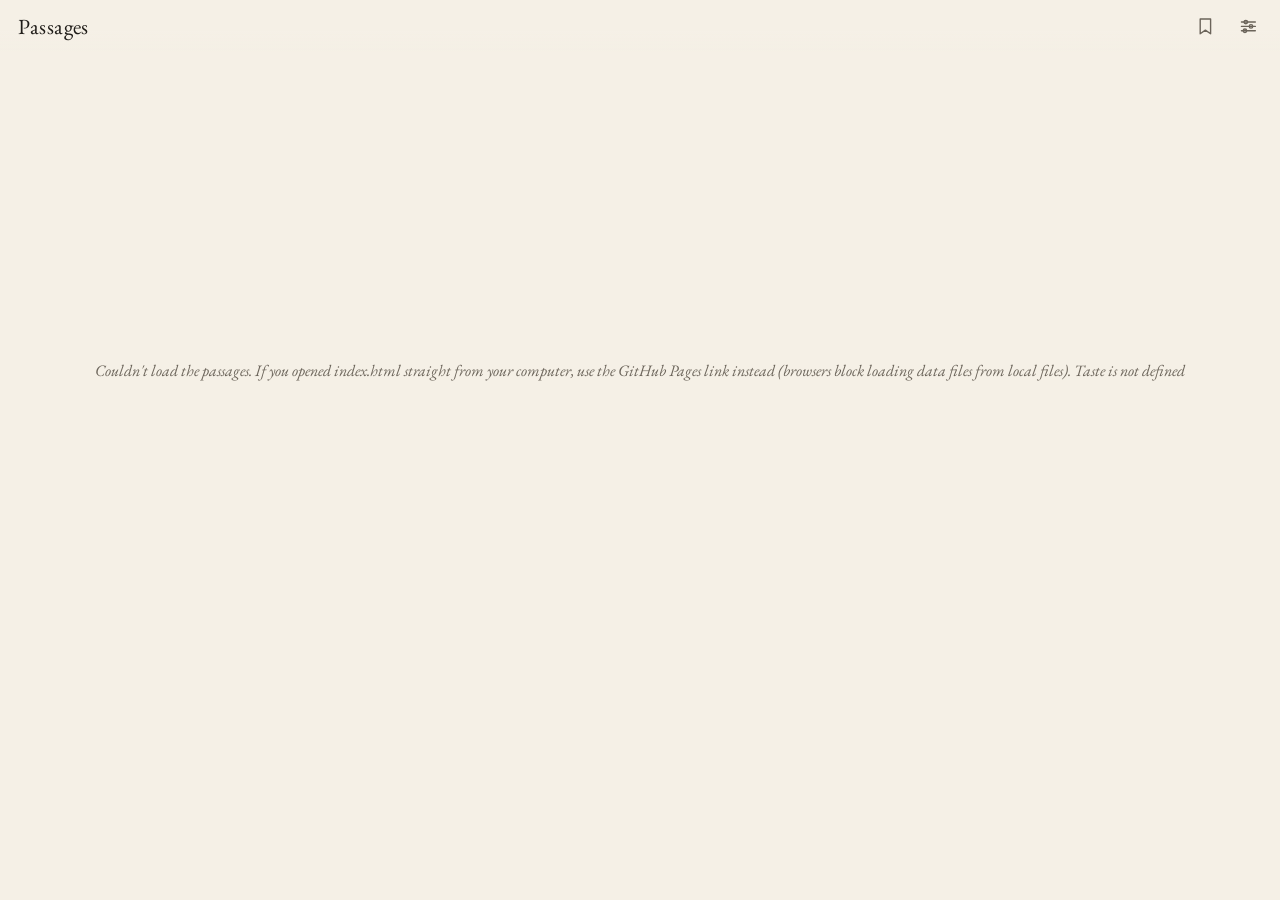
==== index.html @ dd162a68 "Pause every 15 passages; move files into place" ====
<!DOCTYPE html>
<!-- ============================================================
     index.html — the FEED: one passage per screen.
     The structure is here; the passages are added by js/feed.js
     from data/passages.csv. Styling lives in css/style.css.
     ============================================================ -->
<html lang="en">
<head>
  <meta charset="utf-8">
  <meta name="viewport" content="width=device-width, initial-scale=1, viewport-fit=cover">
  <title>Passages</title>
  <meta name="description" content="Passages from great books, one at a time. Read the one that catches you.">

  <!-- Lets people "Add to Home Screen" and open it like an app -->
  <!-- How the link looks when shared (WhatsApp, iMessage, Reddit, etc.) -->
  <meta property="og:type" content="website">
  <meta property="og:site_name" content="Passages">
  <meta property="og:title" content="Passages">
  <meta property="og:description" content="Discover literature through the writing itself, one passage at a time, then read the whole work for free.">
  <meta property="og:image" content="https://passages-reader.github.io/icons/share.png">
  <meta property="og:url" content="https://passages-reader.github.io/">
  <meta name="twitter:card" content="summary_large_image">
  <link rel="manifest" href="manifest.json">
  <meta name="theme-color" content="#f5f0e6">
  <meta name="apple-mobile-web-app-capable" content="yes">
  <meta name="apple-mobile-web-app-status-bar-style" content="default">
  <link rel="apple-touch-icon" href="icons/icon-180.png">
  <link rel="icon" href="icons/icon.svg" type="image/svg+xml">

  <!-- Fonts: EB Garamond for the literature, Inter for the small interface text -->
  <link rel="preconnect" href="https://fonts.googleapis.com">
  <link rel="preconnect" href="https://fonts.gstatic.com" crossorigin>
  <link href="https://fonts.googleapis.com/css2?family=EB+Garamond:ital,wght@0,400;0,500;1,400&family=Inter:wght@400;500&display=swap" rel="stylesheet">

  <link rel="stylesheet" href="css/style.css">
</head>
<body class="feed-page">

  <!-- Top bar: name on the left, Saved and Settings on the right -->
  <header class="topbar">
    <a class="wordmark" id="wordmark" href="about.html" title="About this project">Passages</a>
    <nav class="topbar-actions">
      <button class="icon-btn" id="open-saved" aria-label="Your reading and saved passages" title="Your reading">
        <svg viewBox="0 0 24 24"><path d="M6 3.5h12v17l-6-4.2-6 4.2z"/></svg>
      </button>
      <button class="icon-btn" id="open-settings" aria-label="Settings" title="Settings">
        <svg viewBox="0 0 24 24"><path d="M4 7h16M4 12h16M4 17h16"/><circle cx="9" cy="7" r="2"/><circle cx="15" cy="12" r="2"/><circle cx="8" cy="17" r="2"/></svg>
      </button>
    </nav>
  </header>

  <!-- The feed itself. Each passage becomes a full-screen <article class="card"> -->
  <main class="feed" id="feed" aria-live="polite">
    <p class="loading">Opening the books…</p>
  </main>

  <!-- The sliding panel used for "About this work", "Saved" and "Settings" -->
  <div class="sheet" id="sheet" hidden>
    <div class="sheet-backdrop" data-close></div>
    <section class="sheet-panel" role="dialog" aria-modal="true">
      <button class="sheet-close icon-btn" data-close aria-label="Close">
        <svg viewBox="0 0 24 24"><path d="M6 6l12 12M18 6L6 18"/></svg>
      </button>
      <div class="sheet-content" id="sheet-content"></div>
    </section>
  </div>

  <!-- ============================================================
       The welcome card: shown once, as the first screen of a first visit
       (or second, if someone arrives through a shared passage).
       Edit the words freely; it's plain HTML. "Read the welcome note again"
       in Settings brings it back.
       ============================================================ -->
  <template id="welcome-template">
    <article class="card welcome">
      <div class="card-inner">
        <p class="welcome-eyebrow">A note before you start</p>
        <h1 class="welcome-title">Meet the writing first.</h1>

        <p>Passages helps you discover literature through the writing itself, one passage at a time. Each screen holds a few lines from a novel, a story or a poem, chosen to show what the work is really like.</p>

        <p>If one catches you, the whole work is right here, free, from the first page. The aim isn’t to tell you what you ought to read. It’s to help you find something you want to.</p>

        <h2>How it works</h2>
        <ul>
          <li><strong>Swipe up</strong> for the next passage.</li>
          <li><strong>Tap a passage</strong> for a spoiler-free introduction to the work, why that passage was chosen, and roughly how long the work takes to read.</li>
          <li><strong>Start reading</strong> from page one. When you reach the passage that brought you, it’s highlighted.</li>
          <li><strong>Save</strong> passages you love, <strong>share</strong> them with a link, and find the works you’ve started under the bookmark at the top.</li>
        </ul>

        <h2>What it remembers</h2>
        <p>There’s no account. Your saves, your place in each work and your settings stay in this browser, on this device. The feed notices what you open and save and slowly shows you more of it, while still mixing in the unexpected. You can change that in Settings.</p>

        <h2>An early version</h2>
        <p>Everything here is in the public domain. New works are added regularly, and some things will change along the way. If something works for you, or doesn’t, <a href="#" data-feedback>I’d love to hear about it</a>.</p>

        <p class="welcome-links"><a href="about.html">More about Passages and why it exists</a></p>

        <p class="welcome-go">Swipe up to begin ↓</p>
      </div>
    </article>
  </template>

  <!-- Small message that pops up briefly ("Link copied", "Saved") -->
  <div class="toast" id="toast" role="status"></div>

  <!-- Scripts, in order: settings → storage → data loading → the feed -->
  <script src="js/config.js"></script>
  <script src="js/storage.js"></script>
  <script src="js/analytics.js"></script>
  <script src="js/data.js"></script>
  <script src="js/sitting.js"></script>
  <script src="js/editor.js"></script>
  <script src="js/feed.js"></script>
</body>
</html>
---- css/style.css ----
/* ============================================================
   style.css — all the visual styling for the feed and the reader.

   Sections:
     1. Colours & fonts  (change the look here)
     2. Basics
     3. Top bar & buttons
     4. Feed cards
     5. Sliding panel (About / Saved / Settings / Contents)
     6. Reader
   ============================================================ */


/* ---------- 1. Colours & fonts ----------
   Each theme is a set of colour variables. The rest of the file
   only uses these variables, so editing a theme changes everything. */
:root,
[data-theme="light"] {
  --paper: #f5f0e6;        /* background */
  --paper-2: #ece5d8;      /* panels, subtle fills */
  --ink: #1f1c18;          /* main text */
  --ink-2: #6b645a;        /* secondary text */
  --line: #d9d0c1;         /* thin borders */
  --accent: #8b3a2b;       /* buttons, highlights */
  --accent-ink: #fbf7f0;   /* text on accent */
  --highlight: #ecdcb8;    /* the "passage that brought you here" */
}
[data-theme="sepia"] {
  --paper: #efe2c8;
  --paper-2: #e4d4b4;
  --ink: #3b2f22;
  --ink-2: #7a6a55;
  --line: #d3c09c;
  --accent: #8b4a24;
  --accent-ink: #fbf3e4;
  --highlight: #e2c98f;
}
[data-theme="dark"] {
  --paper: #171614;
  --paper-2: #23211e;
  --ink: #e8e2d6;
  --ink-2: #9a9286;
  --line: #34312c;
  --accent: #d09a6a;
  --accent-ink: #171614;
  --highlight: #3a3226;
}
:root {
  --serif: "EB Garamond", Garamond, "Iowan Old Style", Georgia, serif;
  --sans: Inter, system-ui, -apple-system, "Segoe UI", sans-serif;
  --measure: 34rem;        /* max line length for reading */
  --reader-scale: 1;       /* text size in the reader (set from the Aa menu) */
  --bar-h: 3.25rem;        /* top bar height */
}


/* ---------- 2. Basics ---------- */
* { box-sizing: border-box; }
html, body { margin: 0; background: var(--paper); color: var(--ink); }
body {
  font-family: var(--sans);
  -webkit-font-smoothing: antialiased;
  -webkit-tap-highlight-color: transparent;
  transition: background .2s, color .2s;
}
button { font: inherit; color: inherit; background: none; border: 0; cursor: pointer; padding: 0; }
a { color: inherit; }
.loading { font-family: var(--serif); font-style: italic; color: var(--ink-2); text-align: center; padding: 40vh 2rem 0; margin: 0; }
.muted { color: var(--ink-2); }
.small { font-size: .85rem; }


/* ---------- 3. Top bar & buttons ---------- */
.topbar {
  position: fixed; inset: 0 0 auto 0; z-index: 10;
  height: calc(var(--bar-h) + env(safe-area-inset-top));
  padding: env(safe-area-inset-top) .75rem 0;
  display: flex; align-items: center; justify-content: space-between; gap: .5rem;
  background: linear-gradient(var(--paper) 60%, transparent);
}
.wordmark {
  font-family: var(--serif); font-size: 1.35rem; letter-spacing: .02em;
  padding-left: .4rem; text-decoration: none;
}
.topbar-actions { display: flex; gap: .15rem; }

.icon-btn {
  width: 2.5rem; height: 2.5rem; border-radius: 50%;
  display: inline-grid; place-items: center; color: var(--ink-2);
  text-decoration: none;
  transition: background .15s, color .15s;
}
.icon-btn:hover { background: var(--paper-2); color: var(--ink); }
.icon-btn svg { width: 1.3rem; height: 1.3rem; fill: none; stroke: currentColor; stroke-width: 1.6; stroke-linecap: round; stroke-linejoin: round; }
.icon-btn.on { color: var(--accent); }
.icon-btn.on svg { fill: currentColor; }
.text-btn { font-family: var(--serif); font-size: 1.15rem; }

.btn {
  display: inline-flex; align-items: center; justify-content: center;
  min-height: 2.9rem; padding: 0 1.4rem; border-radius: 999px;
  background: var(--accent); color: var(--accent-ink);
  font-family: var(--sans); font-size: .95rem; font-weight: 500; text-decoration: none;
}
.btn.ghost { background: transparent; color: var(--ink); box-shadow: inset 0 0 0 1px var(--line); }
.btn:active { transform: scale(.98); }


/* ---------- 4. Feed cards ---------- */
/* The feed is a vertical list where each card fills the screen and "snaps" into place. */
.feed {
  height: 100dvh; overflow-y: auto;
  scroll-snap-type: y mandatory;
  overscroll-behavior: contain;
  scrollbar-width: none;
}
.feed::-webkit-scrollbar { display: none; }

.card {
  height: 100dvh; scroll-snap-align: start; scroll-snap-stop: always;
  display: flex; flex-direction: column;
  padding: calc(var(--bar-h) + env(safe-area-inset-top)) 1.6rem calc(1rem + env(safe-area-inset-bottom));
  cursor: pointer;
}
.card-inner {
  flex: 1; display: flex; flex-direction: column; justify-content: center;
  width: 100%; max-width: var(--measure); margin: 0 auto;
  overflow: hidden;
}

/* The passage text. Three sizes depending on length (set in feed.js). */
.passage {
  margin: 0; font-family: var(--serif); font-weight: 400;
  line-height: 1.45; text-wrap: pretty; hyphens: manual;
}
.passage.size-l { font-size: clamp(1.6rem, 5.6vw, 2.25rem); line-height: 1.3; }
.passage.size-m { font-size: clamp(1.3rem, 4.6vw, 1.75rem); }
.passage.size-s { font-size: clamp(1.12rem, 4vw, 1.45rem); }
.passage.centered { text-align: center; }
.passage.centered .line { padding-left: 0; text-indent: 0; }
.passage.verse .line { display: block; padding-left: 1.2em; text-indent: -1.2em; text-wrap: wrap; }

.tr-row { display: flex; align-items: baseline; gap: .75rem; margin-top: 1.4rem; }
.tr-toggle {
  font-size: .8rem; letter-spacing: .04em; color: var(--accent);
  border-bottom: 1px solid currentColor; padding-bottom: 1px;
}
.tr-note { margin: 0; font-size: .75rem; color: var(--ink-2); }

.card-foot {
  width: 100%; max-width: var(--measure); margin: 0 auto;
  display: flex; align-items: flex-end; justify-content: space-between; gap: 1rem;
  border-top: 1px solid var(--line); padding-top: .9rem;
}
.work { display: flex; flex-direction: column; gap: .15rem; min-width: 0; }
.work-title { font-family: var(--serif); font-style: italic; font-size: 1.05rem; }
.work-author { font-size: .78rem; letter-spacing: .06em; text-transform: uppercase; color: var(--ink-2); }
.card-actions { display: flex; flex-shrink: 0; margin-right: -.5rem; }

.hint { margin: 2.5rem 0 0; font-size: .8rem; color: var(--ink-2); text-align: center; }

/* The welcome card: longer text, scrolls inside its own screen */
.card.welcome { cursor: default; }
.card.welcome .card-inner {
  justify-content: flex-start; overflow-y: auto;
  padding: 1rem 0 2rem; scrollbar-width: none;
  font-family: var(--serif); font-size: 1.12rem; line-height: 1.55;
}
.card.welcome .card-inner::-webkit-scrollbar { display: none; }
.welcome p { margin: 0 0 1em; }
.welcome-eyebrow { font-family: var(--sans); font-size: .72rem !important; letter-spacing: .1em; text-transform: uppercase; color: var(--accent); }
.welcome-title { margin: 0 0 1.2rem; font-weight: 400; font-size: 2.1rem; line-height: 1.15; }
.welcome h2 {
  margin: 1.6rem 0 .5rem; font-family: var(--sans); font-weight: 500;
  font-size: .72rem; letter-spacing: .1em; text-transform: uppercase; color: var(--accent);
}
.welcome ul { margin: 0 0 1em; padding-left: 1.1em; }
.welcome li { margin-bottom: .45em; }
.welcome strong { font-weight: 500; }
.welcome-links a { color: var(--accent); }
.welcome-go { margin-top: 1.5rem !important; text-align: center; font-family: var(--sans); font-size: .85rem; color: var(--ink-2); }

.settings-links { display: flex; flex-wrap: wrap; gap: 1.25rem; margin-top: 1rem; font-size: .85rem; }
.settings-links a, .linklike { color: var(--accent); text-decoration: underline; font-size: .85rem; }

/* Editor mode: the Keep / Maybe / Cut / Note bar under each card */
.review-bar {
  width: 100%; max-width: var(--measure); margin: .7rem auto 0;
  display: grid; grid-template-columns: repeat(4, 1fr); gap: .4rem;
}
.review-btn {
  min-height: 2.4rem; border-radius: 999px; font-size: .85rem; font-weight: 500;
  box-shadow: inset 0 0 0 1px var(--line); color: var(--ink-2);
}
.review-btn.keep.on  { background: #3f7a4f; color: #fff; box-shadow: none; }
.review-btn.maybe.on { background: #b38a2e; color: #fff; box-shadow: none; }
.review-btn.cut.on   { background: #9b3b2e; color: #fff; box-shadow: none; }
.review-btn.note.on  { box-shadow: inset 0 0 0 2px var(--accent); color: var(--accent); }
.editor-settings { margin-top: 1rem; }
body.editor .card-inner { overflow-y: auto; }

.end-card .card-inner, .pause-card .card-inner { align-items: center; text-align: center; gap: 1.5rem; }
.pause-card { cursor: default; }
.pause-card .about-text { margin: 0; }
.pause-link { color: var(--accent); font-size: .95rem; }
.pause-choices { display: flex; gap: 1.75rem; justify-content: center; margin: .5rem 0 0; }
.pause-choices .linklike { font-size: .95rem; }
.end-title { font-family: var(--serif); font-size: 1.5rem; font-style: italic; margin: 0; }

.toast {
  position: fixed; left: 50%; bottom: calc(5.5rem + env(safe-area-inset-bottom)); z-index: 30;
  transform: translate(-50%, 1rem); opacity: 0; pointer-events: none;
  background: var(--ink); color: var(--paper);
  padding: .55rem 1rem; border-radius: 999px; font-size: .85rem;
  transition: opacity .2s, transform .2s;
}
.toast.show { opacity: 1; transform: translate(-50%, 0); }
.toast.has-action.show { pointer-events: auto; display: flex; align-items: center; gap: 1rem; }
.toast-action { color: inherit; font: inherit; font-weight: 600; text-decoration: underline; padding: 0; }


/* ---------- 5. Sliding panel ----------
   Slides up from the bottom on phones; a centred card on wider screens. */
.sheet { position: fixed; inset: 0; z-index: 20; }
.sheet-backdrop { position: absolute; inset: 0; background: rgb(0 0 0 / .35); opacity: 0; transition: opacity .25s; }
.sheet-panel {
  position: absolute; left: 0; right: 0; bottom: 0;
  max-height: 88dvh; overflow-y: auto;
  background: var(--paper); border-radius: 1.25rem 1.25rem 0 0;
  padding: 2rem 1.6rem calc(2rem + env(safe-area-inset-bottom));
  transform: translateY(100%); transition: transform .25s ease;
}
.sheet.open .sheet-backdrop { opacity: 1; }
.sheet.open .sheet-panel { transform: none; }
.sheet-close { position: absolute; top: .75rem; right: .75rem; }
.sheet-content { max-width: var(--measure); margin: 0 auto; }

@media (min-width: 720px) {
  .sheet-panel {
    left: 50%; bottom: auto; top: 50%; width: min(36rem, 92vw); max-height: 85dvh;
    border-radius: 1.25rem; transform: translate(-50%, -45%); opacity: 0;
    transition: transform .25s ease, opacity .25s;
  }
  .sheet.open .sheet-panel { transform: translate(-50%, -50%); opacity: 1; }
}

.eyebrow { margin: 0 0 .5rem; font-size: .75rem; letter-spacing: .08em; text-transform: uppercase; color: var(--ink-2); }
.about-title { margin: 0; font-family: var(--serif); font-weight: 500; font-size: 2rem; line-height: 1.15; }
.about-author { margin: .3rem 0 0; font-family: var(--serif); font-style: italic; font-size: 1.15rem; color: var(--ink-2); }
.about-label {
  margin: 1.75rem 0 .4rem; font-size: .72rem; font-weight: 500;
  letter-spacing: .1em; text-transform: uppercase; color: var(--accent);
}
.about-text { margin: 0; font-family: var(--serif); font-size: 1.15rem; line-height: 1.5; }
.about-actions { display: flex; flex-wrap: wrap; gap: .6rem; margin-top: 2rem; }
.jump-link { display: inline-block; margin-top: 1.1rem; font-size: .85rem; color: var(--ink-2); }
.nope-link { display: block; margin-top: 1.4rem; font-size: .8rem !important; color: var(--ink-2) !important; }
.reset-note { margin-top: .6rem !important; }

.saved-list, .toc { list-style: none; margin: 1.25rem 0 0; padding: 0; }
.saved-row { display: flex; align-items: center; gap: .5rem; border-bottom: 1px solid var(--line); }
.saved-row .saved-item { border-bottom: 0; flex: 1; min-width: 0; }
.remove-btn {
  flex: none; width: 2.25rem; height: 2.25rem; border-radius: 50%;
  font-size: 1.35rem; line-height: 1; color: var(--ink-2);
}
.remove-btn:hover, .remove-btn:focus-visible { background: var(--line); color: var(--ink); }
.saved-item { display: block; width: 100%; text-align: left; padding: 1rem 0; border-bottom: 1px solid var(--line); }
.saved-text {
  display: -webkit-box; -webkit-line-clamp: 3; -webkit-box-orient: vertical; overflow: hidden;
  font-family: var(--serif); font-size: 1.1rem; line-height: 1.4;
}
.reading-title { display: block; font-family: var(--serif); font-style: italic; font-size: 1.15rem; }
.reading-list .saved-item { text-decoration: none; }
.saved-work { display: block; margin-top: .35rem; font-size: .78rem; color: var(--ink-2); }

.checks { display: flex; flex-direction: column; gap: .6rem; }
.check { display: flex; align-items: center; gap: .6rem; font-family: var(--serif); font-size: 1.15rem; }
.check input { width: 1.15rem; height: 1.15rem; accent-color: var(--accent); }
.swatches, .size-row { display: flex; gap: .5rem; flex-wrap: wrap; }
.theme-swatch {
  padding: .6rem 1.1rem; border-radius: 999px; font-size: .9rem;
  box-shadow: inset 0 0 0 1px var(--line);
}
.theme-swatch[data-swatch="light"] { background: #f5f0e6; color: #1f1c18; }
.theme-swatch[data-swatch="sepia"] { background: #efe2c8; color: #3b2f22; }
.theme-swatch[data-swatch="dark"]  { background: #171614; color: #e8e2d6; }
.theme-swatch.on { box-shadow: inset 0 0 0 2px var(--accent); }
.reset-btn { margin-top: .9rem; min-height: 2.4rem; font-size: .85rem; }
.muted.small { margin-top: 2rem; font-family: var(--sans); font-size: .8rem; }


/* ---------- 6. Reader ---------- */
.reader-page { padding-top: calc(var(--bar-h) + env(safe-area-inset-top)); }
.reader-bar { background: var(--paper); border-bottom: 1px solid var(--line); }
.reader-heading { flex: 1; min-width: 0; display: flex; flex-direction: column; align-items: center; line-height: 1.2; }
.reader-book { font-family: var(--serif); font-style: italic; font-size: 1rem; }
.reader-chapter { font-size: .7rem; color: var(--ink-2); max-width: 100%; white-space: nowrap; overflow: hidden; text-overflow: ellipsis; }

.reader {
  max-width: var(--measure); margin: 0 auto;
  padding: 2.5rem 1.4rem calc(4rem + env(safe-area-inset-bottom));
  font-family: var(--serif);
  font-size: calc(1.2rem * var(--reader-scale));
  line-height: 1.6;
}
.reader .loading { padding-top: 30vh; }
.chapter-title { margin: 1rem 0 .5rem; font-weight: 400; font-size: 1.7em; line-height: 1.2; text-align: center; text-wrap: balance; }
.chapter-byline { margin: 0 0 2.5rem; text-align: center; font-style: italic; color: var(--ink-2); }
.chapter-title + p:not(.chapter-byline) { margin-top: 2.5rem; }
.chapter-byline + p { text-indent: 0 !important; }
/* short front-matter pages (dedications, epigraphs) are centred */
.reader.centered p { text-align: center; text-indent: 0 !important; margin: .4em 0; }
.reader p { margin: 0; text-wrap: pretty; hyphens: auto; }
.reader p + p { text-indent: 1.5em; }
.reader p.verse { text-indent: 0; margin: 1em 0 1em .5em; hyphens: manual; font-size: .95em; }
.reader p.verse .line { display: block; padding-left: 1.5em; text-indent: -1.5em; }
.reader.centered p.verse .line { padding-left: 0; text-indent: 0; }
.reader p.verse + p:not(.verse) { text-indent: 0; }
.scene-break { text-align: center; color: var(--ink-2); margin: 1.5em 0 !important; text-indent: 0 !important; }
.scene-break + p { text-indent: 0 !important; }

/* The passage from the feed */
.reader .origin-label {
  margin-top: 1.5em; text-indent: 0; font-family: var(--sans);
  font-size: .7rem; letter-spacing: .1em; text-transform: uppercase; color: var(--accent);
}
.reader p.origin { text-indent: 0; margin-top: .3em; margin-bottom: 1.2em; }
.reader mark {
  background: var(--highlight); color: inherit;
  padding: .08em 0; box-decoration-break: clone; -webkit-box-decoration-break: clone;
}
.reader p.origin.whole { background: var(--highlight); padding: .5em .6em; margin-inline: -.6em; border-radius: .4em; }
.reader .origin + p { text-indent: 0; }

.chapter-nav {
  display: flex; flex-wrap: wrap; justify-content: center; align-items: center; gap: .75rem;
  margin-top: 3.5rem; padding-top: 2rem; border-top: 1px solid var(--line);
  font-family: var(--sans); font-size: 1rem;
}
.chapter-nav .progress { width: 100%; text-align: center; font-size: .8rem; color: var(--ink-2); text-indent: 0; }
.the-end { width: 100%; text-align: center; font-family: var(--serif); font-style: italic; font-size: 1.3rem; text-indent: 0; }

.toc-item {
  display: block; width: 100%; text-align: left; padding: .7rem 0;
  font-family: var(--serif); font-size: 1.05rem; border-bottom: 1px solid var(--line);
}
.toc-item.on { color: var(--accent); }


/* ---------- 7. About page ---------- */
.about-page { padding-top: calc(var(--bar-h) + env(safe-area-inset-top)); }
.page {
  max-width: var(--measure); margin: 0 auto;
  padding: 2.5rem 1.4rem calc(4rem + env(safe-area-inset-bottom));
  font-family: var(--serif); font-size: 1.15rem; line-height: 1.6;
}
.page-title { margin: .5rem 0 .3rem; font-weight: 400; font-size: 2.6rem; line-height: 1.1; }
.page-lede { margin: 0 0 2rem; font-style: italic; color: var(--ink-2); font-size: 1.25rem; line-height: 1.4; }
.page h2 {
  margin: 2.4rem 0 .7rem; font-family: var(--sans); font-weight: 500;
  font-size: .75rem; letter-spacing: .1em; text-transform: uppercase; color: var(--accent);
}
.page h3 { margin: 1.4rem 0 .3rem; font-weight: 500; font-size: 1.1rem; }
.page p { margin: 0 0 1em; text-wrap: pretty; }
.page ul, .page ol { margin: 0 0 1em; padding-left: 1.2em; }
.page li { margin-bottom: .5em; }
.page strong { font-weight: 500; }
.page a { color: var(--accent); }
.page .btn { color: var(--accent-ink); }
.library ul { padding-left: 1.1em; }
.library li { margin-bottom: .2em; font-size: 1.05rem; }
.contact { font-size: 1.2rem; }
.page-closing { margin-top: 2.5rem !important; font-style: italic; font-size: 1.25rem; line-height: 1.45; text-align: center; color: var(--ink-2); }
.page-back { margin-top: 3rem !important; text-align: center; }
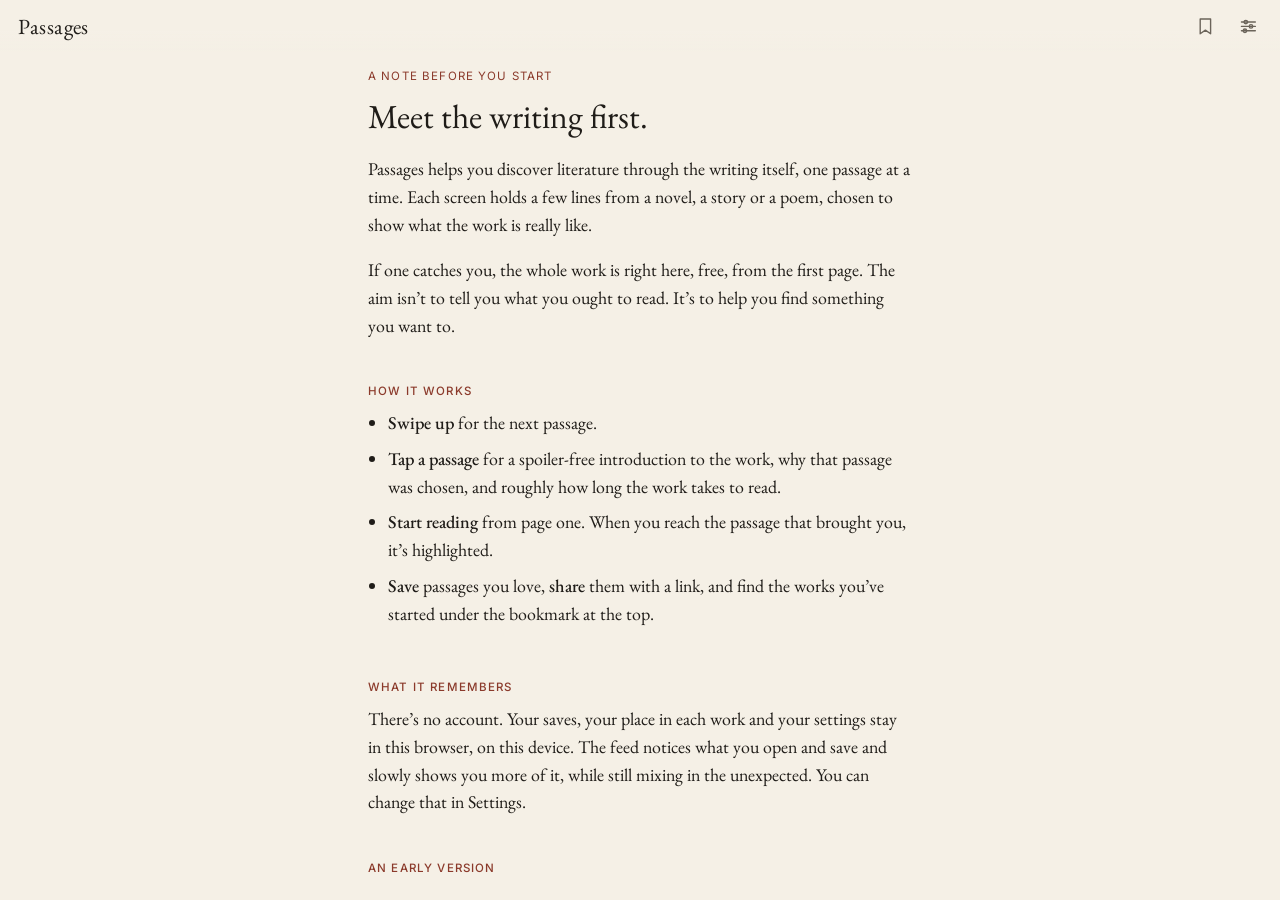
==== commit 44041baa: "Restore taste.js" ====
--- a/index.html
+++ b/index.html
@@ -110,6 +110,7 @@
   <script src="js/storage.js"></script>
   <script src="js/analytics.js"></script>
   <script src="js/data.js"></script>
+  <script src="js/taste.js"></script>
   <script src="js/sitting.js"></script>
   <script src="js/editor.js"></script>
   <script src="js/feed.js"></script>
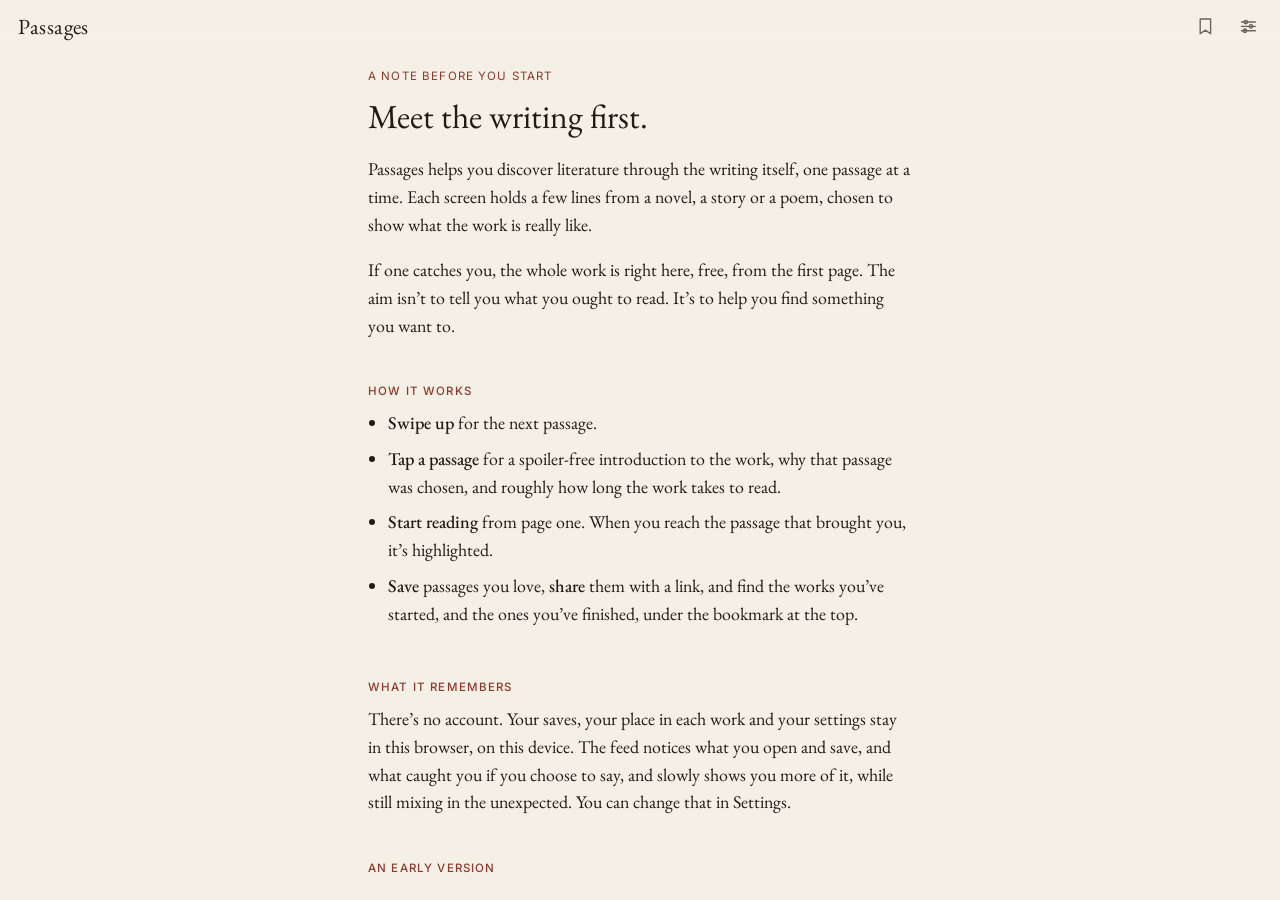
==== commit 73107215: "Add "What caught you?" and a Finished list" ====
--- a/index.html
+++ b/index.html
@@ -86,11 +86,11 @@
           <li><strong>Swipe up</strong> for the next passage.</li>
           <li><strong>Tap a passage</strong> for a spoiler-free introduction to the work, why that passage was chosen, and roughly how long the work takes to read.</li>
           <li><strong>Start reading</strong> from page one. When you reach the passage that brought you, it’s highlighted.</li>
-          <li><strong>Save</strong> passages you love, <strong>share</strong> them with a link, and find the works you’ve started under the bookmark at the top.</li>
+          <li><strong>Save</strong> passages you love, <strong>share</strong> them with a link, and find the works you’ve started, and the ones you’ve finished, under the bookmark at the top.</li>
         </ul>
 
         <h2>What it remembers</h2>
-        <p>There’s no account. Your saves, your place in each work and your settings stay in this browser, on this device. The feed notices what you open and save and slowly shows you more of it, while still mixing in the unexpected. You can change that in Settings.</p>
+        <p>There’s no account. Your saves, your place in each work and your settings stay in this browser, on this device. The feed notices what you open and save, and what caught you if you choose to say, and slowly shows you more of it, while still mixing in the unexpected. You can change that in Settings.</p>
 
         <h2>An early version</h2>
         <p>Everything here is in the public domain. New works are added regularly, and some things will change along the way. If something works for you, or doesn’t, <a href="#" data-feedback>I’d love to hear about it</a>.</p>
--- a/css/style.css
+++ b/css/style.css
@@ -156,6 +156,29 @@
 .work-title { font-family: var(--serif); font-style: italic; font-size: 1.05rem; }
 .work-author { font-size: .78rem; letter-spacing: .06em; text-transform: uppercase; color: var(--ink-2); }
 .card-actions { display: flex; flex-shrink: 0; margin-right: -.5rem; }
+
+/* "What caught you?" — a small floating box after a save */
+.why {
+  position: fixed; left: 50%; bottom: calc(5.5rem + env(safe-area-inset-bottom)); z-index: 30;
+  width: min(22rem, calc(100% - 2rem)); transform: translate(-50%, 1rem); opacity: 0;
+  background: var(--paper-2); color: var(--ink); border: 1px solid var(--line); border-radius: 1rem;
+  padding: .9rem 1rem .8rem; box-shadow: 0 8px 30px rgba(0,0,0,.12);
+  transition: opacity .2s, transform .2s;
+}
+.why.show { opacity: 1; transform: translate(-50%, 0); }
+.why-head { display: flex; justify-content: space-between; align-items: center; }
+.why-title { margin: 0; font-family: var(--serif); font-size: 1.1rem; }
+.why-close { font-size: 1.3rem; line-height: 1; color: var(--ink-2); padding: 0 .2rem; }
+.why-chips { display: flex; flex-wrap: wrap; gap: .45rem; margin: .7rem 0 .6rem; }
+.chip {
+  font-size: .85rem; padding: .4rem .8rem; border-radius: 999px;
+  box-shadow: inset 0 0 0 1px var(--line); color: var(--ink);
+}
+.chip:active { background: var(--line); }
+.chip.quiet { color: var(--ink-2); }
+.read-mark { text-transform: none; letter-spacing: 0; color: var(--accent); }
+.finished-note { color: var(--accent) !important; font-style: italic; }
+.why-note { margin: 0; font-size: .72rem; color: var(--ink-2); }
 
 .hint { margin: 2.5rem 0 0; font-size: .8rem; color: var(--ink-2); text-align: center; }
 
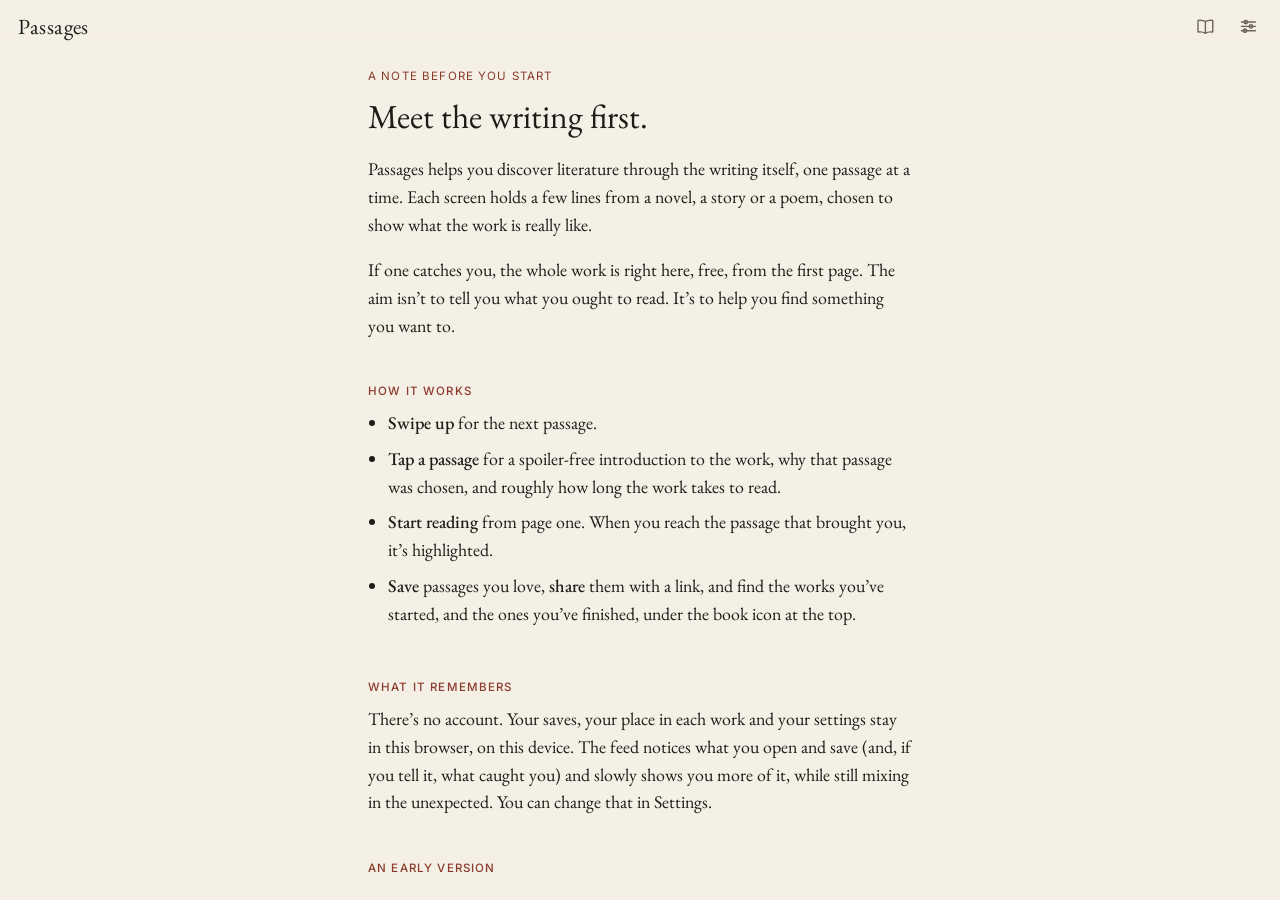
==== commit 0bd60f59: "Fix book icon for Your reading, point to it on save" ====
--- a/index.html
+++ b/index.html
@@ -41,7 +41,7 @@
     <a class="wordmark" id="wordmark" href="about.html" title="About this project">Passages</a>
     <nav class="topbar-actions">
       <button class="icon-btn" id="open-saved" aria-label="Your reading and saved passages" title="Your reading">
-        <svg viewBox="0 0 24 24"><path d="M6 3.5h12v17l-6-4.2-6 4.2z"/></svg>
+        <svg viewBox="0 0 24 24"><path d="M12 6.5C10 5 7 4.6 3.5 5v13.5c3.5-.4 6.5 0 8.5 1.5 2-1.5 5-1.9 8.5-1.5V5C17 4.6 14 5 12 6.5zM12 6.5V20"/></svg>
       </button>
       <button class="icon-btn" id="open-settings" aria-label="Settings" title="Settings">
         <svg viewBox="0 0 24 24"><path d="M4 7h16M4 12h16M4 17h16"/><circle cx="9" cy="7" r="2"/><circle cx="15" cy="12" r="2"/><circle cx="8" cy="17" r="2"/></svg>
@@ -86,11 +86,11 @@
           <li><strong>Swipe up</strong> for the next passage.</li>
           <li><strong>Tap a passage</strong> for a spoiler-free introduction to the work, why that passage was chosen, and roughly how long the work takes to read.</li>
           <li><strong>Start reading</strong> from page one. When you reach the passage that brought you, it’s highlighted.</li>
-          <li><strong>Save</strong> passages you love, <strong>share</strong> them with a link, and find the works you’ve started, and the ones you’ve finished, under the bookmark at the top.</li>
+          <li><strong>Save</strong> passages you love, <strong>share</strong> them with a link, and find the works you’ve started, and the ones you’ve finished, under the book icon at the top.</li>
         </ul>
 
         <h2>What it remembers</h2>
-        <p>There’s no account. Your saves, your place in each work and your settings stay in this browser, on this device. The feed notices what you open and save, and what caught you if you choose to say, and slowly shows you more of it, while still mixing in the unexpected. You can change that in Settings.</p>
+        <p>There’s no account. Your saves, your place in each work and your settings stay in this browser, on this device. The feed notices what you open and save (and, if you tell it, what caught you) and slowly shows you more of it, while still mixing in the unexpected. You can change that in Settings.</p>
 
         <h2>An early version</h2>
         <p>Everything here is in the public domain. New works are added regularly, and some things will change along the way. If something works for you, or doesn’t, <a href="#" data-feedback>I’d love to hear about it</a>.</p>
--- a/css/style.css
+++ b/css/style.css
@@ -176,6 +176,8 @@
 }
 .chip:active { background: var(--line); }
 .chip.quiet { color: var(--ink-2); }
+#open-saved.pulse svg { animation: pulse .9s ease-out 2; }
+@keyframes pulse { 0% { transform: scale(1); } 35% { transform: scale(1.3); color: var(--accent); } 100% { transform: scale(1); } }
 .read-mark { text-transform: none; letter-spacing: 0; color: var(--accent); }
 .finished-note { color: var(--accent) !important; font-style: italic; }
 .why-note { margin: 0; font-size: .72rem; color: var(--ink-2); }
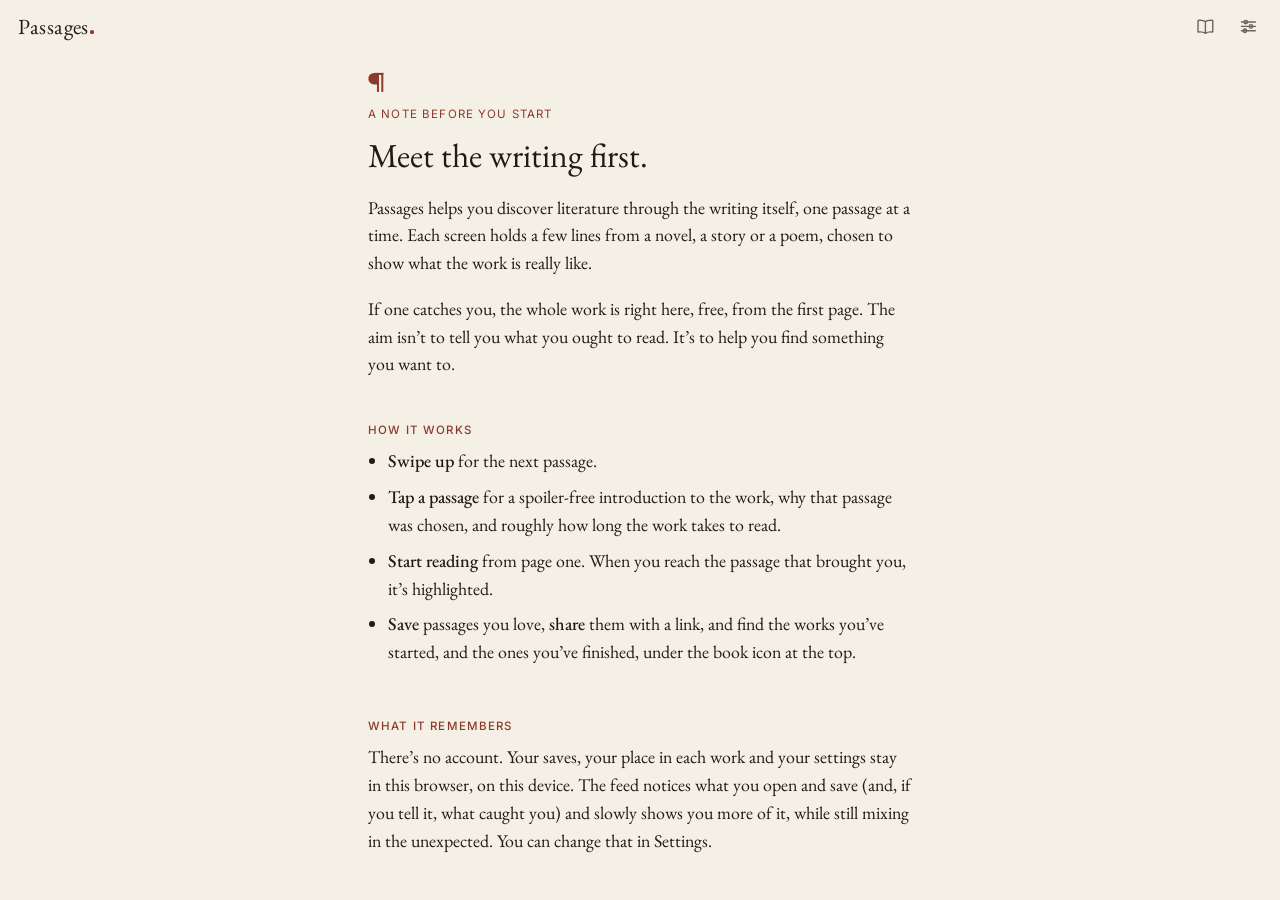
==== commit 7c550bbc: "New visual identity: pilcrow icon, dotted wordmark, link preview, share as image" ====
--- a/index.html
+++ b/index.html
@@ -26,6 +26,7 @@
   <meta name="apple-mobile-web-app-status-bar-style" content="default">
   <link rel="apple-touch-icon" href="icons/icon-180.png">
   <link rel="icon" href="icons/icon.svg" type="image/svg+xml">
+  <link rel="icon" href="icons/favicon-32.png" type="image/png" sizes="32x32">
 
   <!-- Fonts: EB Garamond for the literature, Inter for the small interface text -->
   <link rel="preconnect" href="https://fonts.googleapis.com">
@@ -38,7 +39,7 @@
 
   <!-- Top bar: name on the left, Saved and Settings on the right -->
   <header class="topbar">
-    <a class="wordmark" id="wordmark" href="about.html" title="About this project">Passages</a>
+    <a class="wordmark" id="wordmark" href="about.html" title="About this project">Passages<span class="wordmark-dot" aria-hidden="true"></span></a>
     <nav class="topbar-actions">
       <button class="icon-btn" id="open-saved" aria-label="Your reading and saved passages" title="Your reading">
         <svg viewBox="0 0 24 24"><path d="M12 6.5C10 5 7 4.6 3.5 5v13.5c3.5-.4 6.5 0 8.5 1.5 2-1.5 5-1.9 8.5-1.5V5C17 4.6 14 5 12 6.5zM12 6.5V20"/></svg>
@@ -74,6 +75,7 @@
   <template id="welcome-template">
     <article class="card welcome">
       <div class="card-inner">
+        <svg class="pilcrow" viewBox="0 0 100 100" aria-hidden="true"><path d="M42 17 A20 20 0 0 0 42 57 L55 57 L55 17 Z"/><rect x="52" y="17" width="7" height="66"/><rect x="67" y="17" width="7" height="66"/><rect x="42" y="17" width="32" height="7"/></svg>
         <p class="welcome-eyebrow">A note before you start</p>
         <h1 class="welcome-title">Meet the writing first.</h1>
 
@@ -112,6 +114,8 @@
   <script src="js/data.js"></script>
   <script src="js/taste.js"></script>
   <script src="js/sitting.js"></script>
+  <script src="js/daily.js"></script>
+  <script src="js/shareimage.js"></script>
   <script src="js/editor.js"></script>
   <script src="js/feed.js"></script>
 </body>
--- a/css/style.css
+++ b/css/style.css
@@ -82,6 +82,15 @@
   font-family: var(--serif); font-size: 1.35rem; letter-spacing: .02em;
   padding-left: .4rem; text-decoration: none;
 }
+/* The clay full stop after "Passages" (the wordmark) */
+.share-preview { margin: 1rem 0 1.25rem; min-height: 6rem; display: grid; place-items: center; }
+.share-preview img { width: min(15rem, 60%); border-radius: .75rem; box-shadow: 0 6px 24px rgba(0,0,0,.15); }
+.wordmark-dot {
+  display: inline-block; width: .17em; height: .17em; border-radius: 50%;
+  background: var(--accent); margin-left: .05em;
+}
+/* The drawn pilcrow (¶): marks where a passage begins. Takes the text colour. */
+.pilcrow { width: 1.8rem; height: 1.8rem; min-height: 1.8rem; flex: none; fill: var(--accent); display: block; margin: 0 0 .6rem -.4rem; }
 .topbar-actions { display: flex; gap: .15rem; }
 
 .icon-btn {
@@ -166,6 +175,7 @@
   transition: opacity .2s, transform .2s;
 }
 .why.show { opacity: 1; transform: translate(-50%, 0); }
+.why.inline { position: static; transform: none; width: auto; margin: 1.25rem 0 0; box-shadow: none; }
 .why-head { display: flex; justify-content: space-between; align-items: center; }
 .why-title { margin: 0; font-family: var(--serif); font-size: 1.1rem; }
 .why-close { font-size: 1.3rem; line-height: 1; color: var(--ink-2); padding: 0 .2rem; }
@@ -180,8 +190,16 @@
 @keyframes pulse { 0% { transform: scale(1); } 35% { transform: scale(1.3); color: var(--accent); } 100% { transform: scale(1); } }
 .read-mark { text-transform: none; letter-spacing: 0; color: var(--accent); }
 .finished-note { color: var(--accent) !important; font-style: italic; }
+.daily-label { margin: 0 0 1.2rem; font-family: var(--sans); font-size: .72rem; letter-spacing: .12em; text-transform: uppercase; color: var(--accent); }
+.comeback { margin-top: 1rem; padding-top: 1.2rem; border-top: 1px solid var(--line); }
+.comeback-q { margin: 0; font-family: var(--sans); font-size: .9rem; color: var(--ink-2); }
+.comeback .why-chips { justify-content: center; }
+.home-tip-text { margin: .5rem 0; font-size: .9rem; line-height: 1.45; }
+.home-tip .chip { margin-top: .3rem; }
 .why-note { margin: 0; font-size: .72rem; color: var(--ink-2); }
 
+.hint-swipe { display: inline-block; margin-top: .4rem; animation: nudge 1.6s ease-in-out 3 .8s; }
+@keyframes nudge { 0%, 100% { transform: translateY(0); } 50% { transform: translateY(-6px); } }
 .hint { margin: 2.5rem 0 0; font-size: .8rem; color: var(--ink-2); text-align: center; }
 
 /* The welcome card: longer text, scrolls inside its own screen */
@@ -279,7 +297,10 @@
 .about-text { margin: 0; font-family: var(--serif); font-size: 1.15rem; line-height: 1.5; }
 .about-actions { display: flex; flex-wrap: wrap; gap: .6rem; margin-top: 2rem; }
 .jump-link { display: inline-block; margin-top: 1.1rem; font-size: .85rem; color: var(--ink-2); }
-.nope-link { display: block; margin-top: 1.4rem; font-size: .8rem !important; color: var(--ink-2) !important; }
+.panel-small-links { display: flex; gap: 1.5rem; margin-top: 1.4rem; }
+.panel-small-links a, .panel-small-links .linklike { font-size: .8rem; color: var(--ink-2); }
+.report-link { text-align: center; margin: 1.5rem 0 0; font-family: var(--sans); font-size: .78rem; }
+.report-link a { color: var(--ink-2); }
 .reset-note { margin-top: .6rem !important; }
 
 .saved-list, .toc { list-style: none; margin: 1.25rem 0 0; padding: 0; }
@@ -393,8 +414,12 @@
 .page strong { font-weight: 500; }
 .page a { color: var(--accent); }
 .page .btn { color: var(--accent-ink); }
-.library ul { padding-left: 1.1em; }
-.library li { margin-bottom: .2em; font-size: 1.05rem; }
+.library h2 { margin-top: 2.2rem; }
+.page .library-list { list-style: none; padding: 0; margin: 0; }
+.library-list li { padding: .7rem 0; border-bottom: 1px solid var(--line); }
+.library-title { font-family: var(--serif); font-size: 1.25rem; font-style: italic; color: var(--ink); text-decoration: none; }
+.library-mark { font-family: var(--sans); font-size: .8rem; color: var(--accent); }
+.library-meta { display: block; margin-top: .15rem; font-family: var(--sans); font-size: .82rem; color: var(--ink-2); }
 .contact { font-size: 1.2rem; }
 .page-closing { margin-top: 2.5rem !important; font-style: italic; font-size: 1.25rem; line-height: 1.45; text-align: center; color: var(--ink-2); }
 .page-back { margin-top: 3rem !important; text-align: center; }
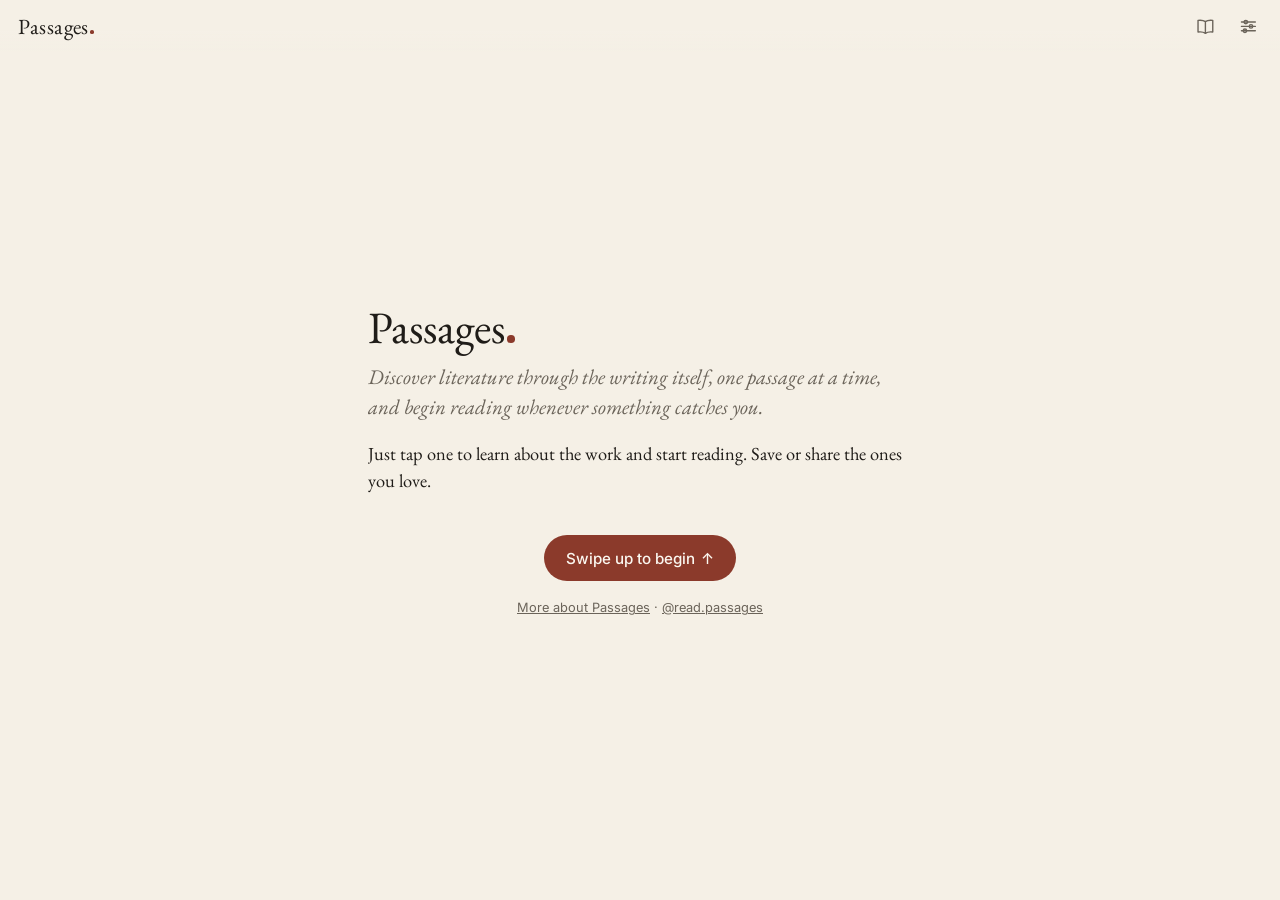
==== commit 59bb769e: "Shorter welcome card; one-time tips for new visitors" ====
--- a/index.html
+++ b/index.html
@@ -75,31 +75,11 @@
   <template id="welcome-template">
     <article class="card welcome">
       <div class="card-inner">
-        <svg class="pilcrow" viewBox="0 0 100 100" aria-hidden="true"><path d="M42 17 A20 20 0 0 0 42 57 L55 57 L55 17 Z"/><rect x="52" y="17" width="7" height="66"/><rect x="67" y="17" width="7" height="66"/><rect x="42" y="17" width="32" height="7"/></svg>
-        <p class="welcome-eyebrow">A note before you start</p>
-        <h1 class="welcome-title">Meet the writing first.</h1>
-
-        <p>Passages helps you discover literature through the writing itself, one passage at a time. Each screen holds a few lines from a novel, a story or a poem, chosen to show what the work is really like.</p>
-
-        <p>If one catches you, the whole work is right here, free, from the first page. The aim isn’t to tell you what you ought to read. It’s to help you find something you want to.</p>
-
-        <h2>How it works</h2>
-        <ul>
-          <li><strong>Swipe up</strong> for the next passage.</li>
-          <li><strong>Tap a passage</strong> for a spoiler-free introduction to the work, why that passage was chosen, and roughly how long the work takes to read.</li>
-          <li><strong>Start reading</strong> from page one. When you reach the passage that brought you, it’s highlighted.</li>
-          <li><strong>Save</strong> passages you love, <strong>share</strong> them with a link, and find the works you’ve started, and the ones you’ve finished, under the book icon at the top.</li>
-        </ul>
-
-        <h2>What it remembers</h2>
-        <p>There’s no account. Your saves, your place in each work and your settings stay in this browser, on this device. The feed notices what you open and save (and, if you tell it, what caught you) and slowly shows you more of it, while still mixing in the unexpected. You can change that in Settings.</p>
-
-        <h2>An early version</h2>
-        <p>Everything here is in the public domain. New works are added regularly, and some things will change along the way. If something works for you, or doesn’t, <a href="#" data-feedback>I’d love to hear about it</a>.</p>
-
-        <p class="welcome-links"><a href="about.html">More about Passages and why it exists</a></p>
-
-        <p class="welcome-go">Swipe up to begin ↓</p>
+        <h1 class="welcome-title">Passages<span class="wordmark-dot" aria-hidden="true"></span></h1>
+        <p class="welcome-lede">Discover literature through the writing itself, one passage at a time, and begin reading whenever something catches you.</p>
+        <p class="welcome-how">Just tap one to learn about the work and start reading. Save or share the ones you love.</p>
+        <button class="btn welcome-go" data-begin>Swipe up to begin <span class="hint-swipe">↑</span></button>
+        <p class="welcome-links"><a href="about.html">More about Passages</a><span data-ig-wrap> · <a data-ig target="_blank" rel="noopener"></a></span></p>
       </div>
     </article>
   </template>
--- a/css/style.css
+++ b/css/style.css
@@ -202,26 +202,26 @@
 @keyframes nudge { 0%, 100% { transform: translateY(0); } 50% { transform: translateY(-6px); } }
 .hint { margin: 2.5rem 0 0; font-size: .8rem; color: var(--ink-2); text-align: center; }
 
-/* The welcome card: longer text, scrolls inside its own screen */
+/* The welcome card: short, centred, one screen */
 .card.welcome { cursor: default; }
-.card.welcome .card-inner {
-  justify-content: flex-start; overflow-y: auto;
-  padding: 1rem 0 2rem; scrollbar-width: none;
-  font-family: var(--serif); font-size: 1.12rem; line-height: 1.55;
-}
-.card.welcome .card-inner::-webkit-scrollbar { display: none; }
-.welcome p { margin: 0 0 1em; }
-.welcome-eyebrow { font-family: var(--sans); font-size: .72rem !important; letter-spacing: .1em; text-transform: uppercase; color: var(--accent); }
-.welcome-title { margin: 0 0 1.2rem; font-weight: 400; font-size: 2.1rem; line-height: 1.15; }
-.welcome h2 {
-  margin: 1.6rem 0 .5rem; font-family: var(--sans); font-weight: 500;
-  font-size: .72rem; letter-spacing: .1em; text-transform: uppercase; color: var(--accent);
-}
-.welcome ul { margin: 0 0 1em; padding-left: 1.1em; }
-.welcome li { margin-bottom: .45em; }
-.welcome strong { font-weight: 500; }
-.welcome-links a { color: var(--accent); }
-.welcome-go { margin-top: 1.5rem !important; text-align: center; font-family: var(--sans); font-size: .85rem; color: var(--ink-2); }
+.card.welcome .card-inner { justify-content: center; text-align: left; font-family: var(--serif); }
+.welcome p { margin: 0 0 1.1rem; }
+.welcome-title { margin: 0 0 .6rem; font-weight: 400; font-size: 2.8rem; line-height: 1.1; }
+.welcome-lede { font-style: italic; font-size: 1.3rem; line-height: 1.45; color: var(--ink-2); }
+.welcome-how { font-size: 1.15rem; line-height: 1.5; }
+.welcome-go { align-self: center; margin: 1.4rem 0 1.2rem; }
+.welcome-go .hint-swipe { margin: 0 0 0 .35em; }
+.welcome-links { text-align: center; font-family: var(--sans); font-size: .8rem !important; color: var(--ink-2); }
+.welcome-links a { color: var(--ink-2); }
+
+/* Tutorial, second card: labels over the buttons, fading out */
+.btn-label {
+  position: absolute; bottom: 100%; left: 50%; transform: translateX(-50%);
+  font-family: var(--sans); font-size: .68rem; color: var(--accent); white-space: nowrap;
+  opacity: 0; transition: opacity .6s; pointer-events: none;
+}
+.card-actions .icon-btn { position: relative; }
+.show-labels .btn-label { opacity: 1; }
 
 .settings-links { display: flex; flex-wrap: wrap; gap: 1.25rem; margin-top: 1rem; font-size: .85rem; }
 .settings-links a, .linklike { color: var(--accent); text-decoration: underline; font-size: .85rem; }
@@ -423,3 +423,7 @@
 .contact { font-size: 1.2rem; }
 .page-closing { margin-top: 2.5rem !important; font-style: italic; font-size: 1.25rem; line-height: 1.45; text-align: center; color: var(--ink-2); }
 .page-back { margin-top: 3rem !important; text-align: center; }
+
+/* Reader ⓘ panel: the passage that brought you here */
+.origin-quote { margin: .25rem 0 .5rem; padding-left: .9rem; border-left: 2px solid var(--accent); font-family: var(--serif); font-size: 1.05rem; line-height: 1.5; color: var(--ink); white-space: pre-line; }
+.linklike.jump-link { padding: 0; background: none; border: 0; text-decoration: underline; cursor: pointer; }
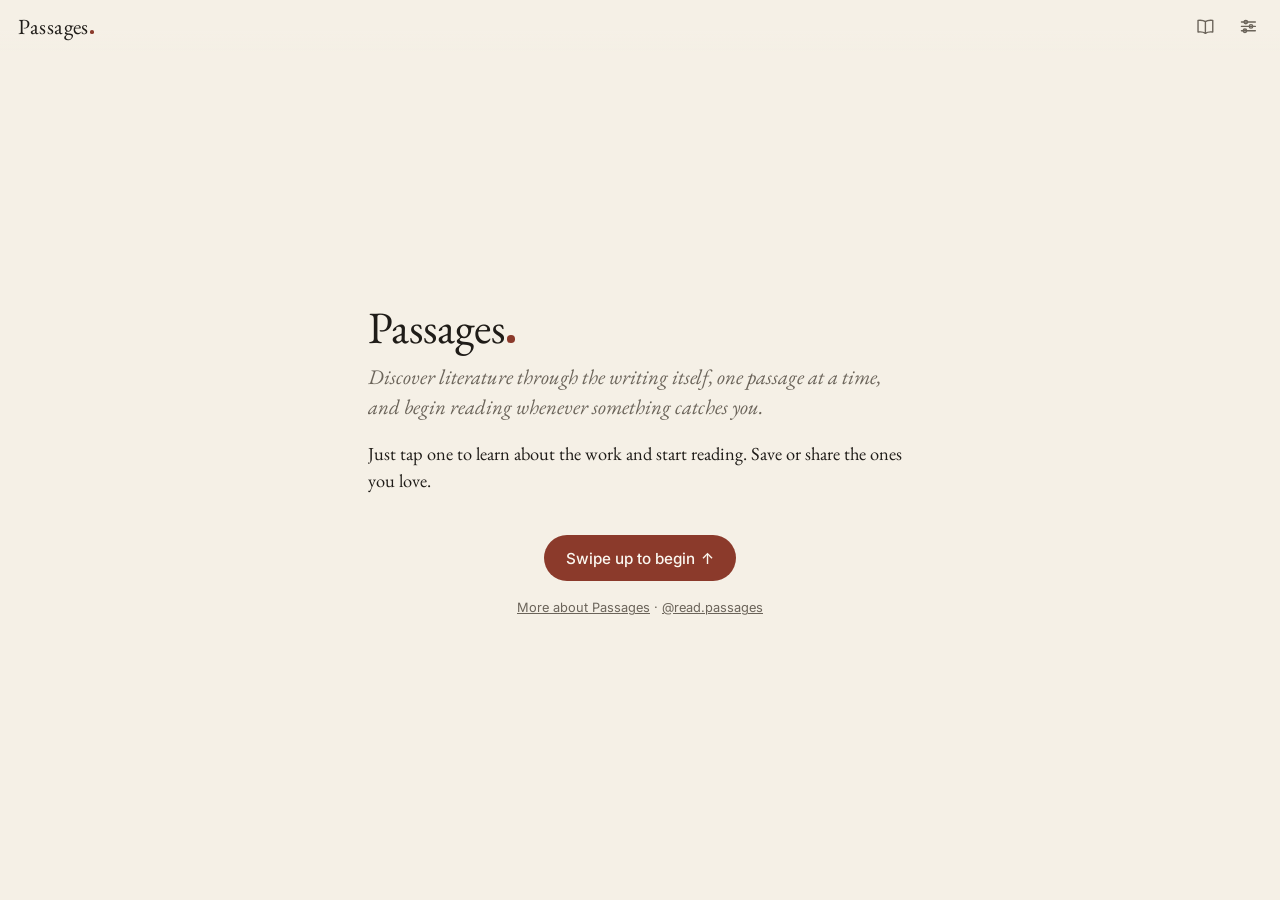
==== commit 58758baa: "Read it elsewhere for novels; fonts served from the site" ====
--- a/index.html
+++ b/index.html
@@ -29,9 +29,7 @@
   <link rel="icon" href="icons/favicon-32.png" type="image/png" sizes="32x32">
 
   <!-- Fonts: EB Garamond for the literature, Inter for the small interface text -->
-  <link rel="preconnect" href="https://fonts.googleapis.com">
-  <link rel="preconnect" href="https://fonts.gstatic.com" crossorigin>
-  <link href="https://fonts.googleapis.com/css2?family=EB+Garamond:ital,wght@0,400;0,500;1,400&family=Inter:wght@400;500&display=swap" rel="stylesheet">
+  <link rel="preload" href="fonts/eb-garamond.woff2" as="font" type="font/woff2" crossorigin>
 
   <link rel="stylesheet" href="css/style.css">
 </head>
@@ -97,6 +95,7 @@
   <script src="js/daily.js"></script>
   <script src="js/shareimage.js"></script>
   <script src="js/editor.js"></script>
+  <script src="js/elsewhere.js"></script>
   <script src="js/feed.js"></script>
 </body>
 </html>
--- a/css/style.css
+++ b/css/style.css
@@ -1,3 +1,10 @@
+/* Fonts, served from this site (no requests to Google):
+   EB Garamond (regular 400–500, italic) and Inter (400–500),
+   trimmed to Latin characters. Files in fonts/. */
+@font-face { font-family: "EB Garamond"; src: url("../fonts/eb-garamond.woff2") format("woff2"); font-weight: 400 500; font-style: normal; font-display: swap; }
+@font-face { font-family: "EB Garamond"; src: url("../fonts/eb-garamond-italic.woff2") format("woff2"); font-weight: 400; font-style: italic; font-display: swap; }
+@font-face { font-family: "Inter"; src: url("../fonts/inter.woff2") format("woff2"); font-weight: 400 500; font-style: normal; font-display: swap; }
+
 /* ============================================================
    style.css — all the visual styling for the feed and the reader.
 
@@ -427,3 +434,29 @@
 /* Reader ⓘ panel: the passage that brought you here */
 .origin-quote { margin: .25rem 0 .5rem; padding-left: .9rem; border-left: 2px solid var(--accent); font-family: var(--serif); font-size: 1.05rem; line-height: 1.5; color: var(--ink); white-space: pre-line; }
 .linklike.jump-link { padding: 0; background: none; border: 0; text-decoration: underline; cursor: pointer; }
+
+/* "One of each" (tonight.html) */
+.tonight-slot { padding: .5rem 0 1.5rem; border-bottom: 1px solid var(--line); }
+.tonight-title { font-family: var(--serif); font-size: 1.6rem; font-style: italic; color: var(--ink); text-decoration: none; }
+.tonight-premise { margin: .8rem 0; }
+.tonight-taste { margin: .5rem 0 1rem; padding-left: .9rem; border-left: 2px solid var(--accent); font-family: var(--serif); font-size: 1.05rem; line-height: 1.5; white-space: pre-line; color: var(--ink-2); }
+.tonight-actions { display: flex; align-items: center; gap: 1.2rem; }
+.tonight-soon p { color: var(--ink-2); font-style: italic; }
+
+/* Editor mode: editing "Why this passage" and "About the book" in place */
+.edit-links { display: flex; align-items: center; gap: 1rem; margin: .2rem 0 .9rem; font-family: var(--sans); font-size: .8rem; }
+.edited-mark { color: var(--accent); }
+.edit-area {
+  width: 100%; box-sizing: border-box; padding: .6rem .7rem; border: 1px solid var(--line); border-radius: 8px;
+  background: var(--paper-2); color: var(--ink); font-family: var(--serif); font-size: 1.05rem; line-height: 1.5; resize: vertical;
+}
+.btn.small { padding: .45rem .9rem; font-size: .85rem; }
+
+/* "Prefer paper or an e-reader?" (js/elsewhere.js) */
+.elsewhere { margin: .2rem 0 .6rem; }
+.elsewhere-open { font-family: var(--sans); font-size: .85rem; color: var(--ink-2); }
+.elsewhere-list { list-style: none; padding: 0; margin: .3rem 0 .6rem; }
+.elsewhere-list li { margin: 0 0 .55rem; font-size: 1rem; line-height: 1.4; }
+.elsewhere-list a { color: var(--accent); }
+.elsewhere-detail { color: var(--ink-2); font-size: .9rem; }
+.elsewhere-note { font-size: .9rem; color: var(--ink-2); font-style: italic; margin: .2rem 0; }
